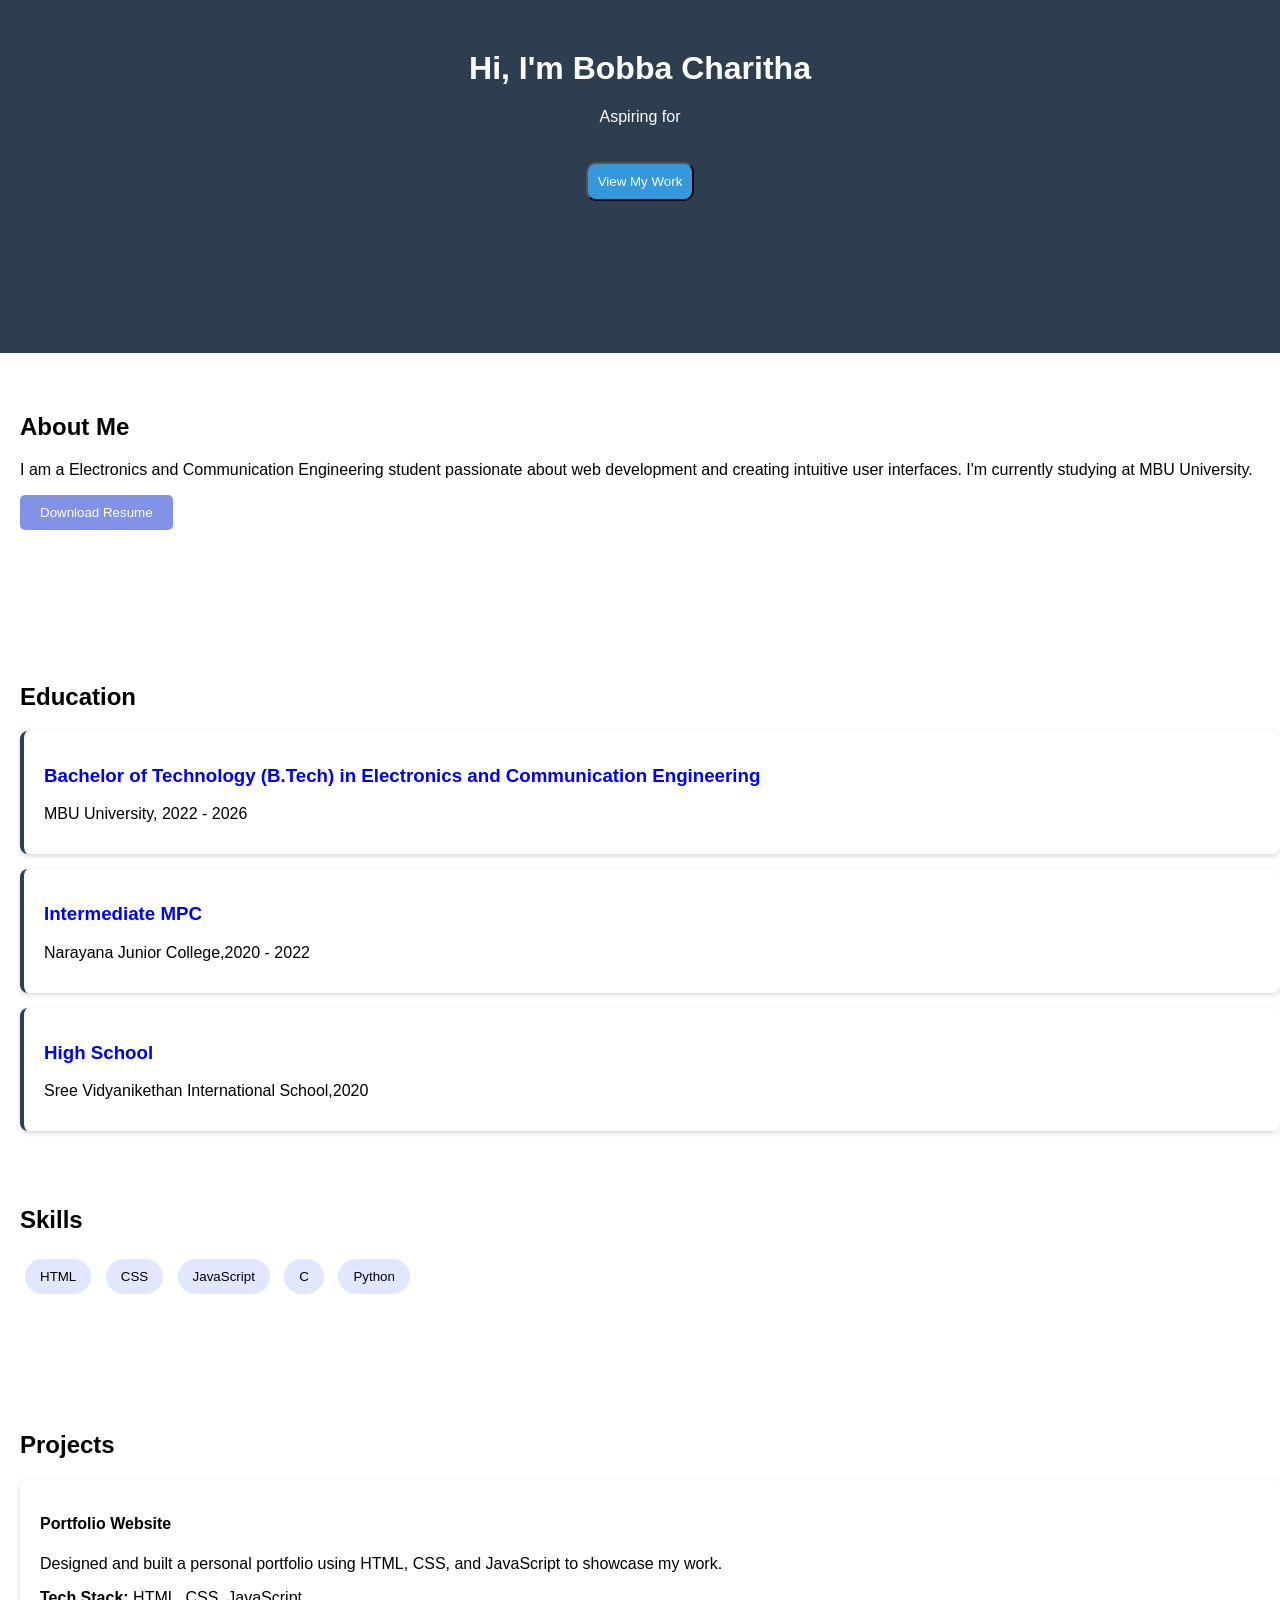
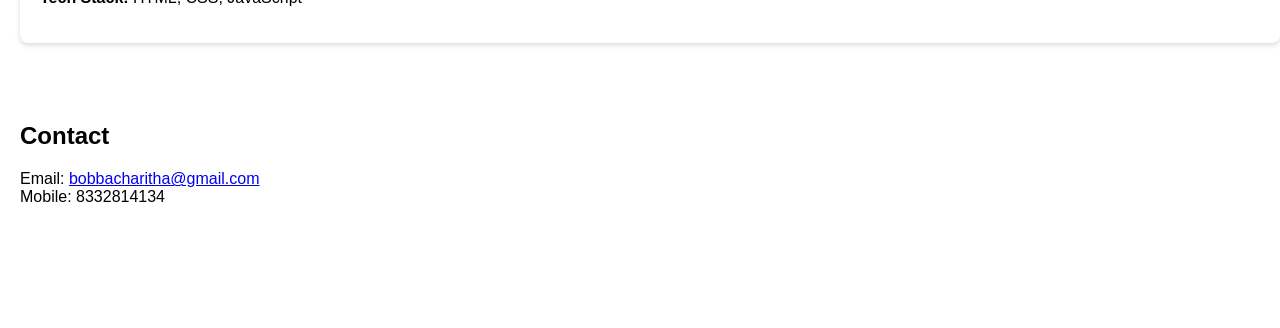
==== index.html @ c3c9f104 "renamed file name to fix hosting issue" ====
<!DOCTYPE html>
<html>
    <head>
        <title>portfolio-charitha</title>
        <link rel="stylesheet" href="style2.css">
    </head>
    <body>
        <header>
            <h1>
                Hi, I'm Bobba Charitha
            </h1>
                Aspiring for
            </p>
            <a href="#contact">
            <button class="button">
                View My Work
            </button>
            </a>
        </header>
        <main>
            <section id="about">
                <div class="one">
                <h2>About Me</h2>
                <p>
                    I am a Electronics and Communication Engineering student passionate about web development and creating intuitive user interfaces. I'm currently studying at MBU University.
                </p>
                <a href="https://portfolio-charitha.vercel.app/Charitha_resume.pdf">
                <button class="buttons">
                    Download Resume
                </button>
                </a>
                </div>
            </section>
            <section id="education">
                <divclass="two>
                <h2>Education</h2>
                <div class="One">
                    <h3>
                        Bachelor of Technology (B.Tech) in Electronics and Communication Engineering
                    </h3>
                    <p>
                        MBU University, 2022 - 2026
                    </p>
                </div> 
                <div class="Two">
                    <h3>
                        Intermediate MPC
                    </h3>
                     <p>
                        Narayana Junior College,2020 - 2022
                    </p>   
                </div>                  
                    <div class="Three">
                        <h3>
                             High School 
                        </h3>
                        <p>
                            Sree Vidyanikethan International School,2020
                        </p>
                    </div>
                </div>
                </section>
                    
            <section id="skills">
                <div class="three">
                <h2>Skills</h2>
                <button class="buttonss">
                    HTML
                </button>
                 <button class="buttonss">
                    CSS
                </button>
                 <button class="buttonss">
                    JavaScript
                </button>
                <button class="buttonss">
                    C
                </button>
                <button class="buttonss">
                    Python
                </button>
                </div>
            </section>
            <section id="projects">
                <h2>Projects</h2>
                <div class="four">
                <h4>Portfolio Website</h4>
                <p>
                    Designed and built a personal portfolio using HTML, CSS, and JavaScript to showcase my work.
                </p>
                <p>
                    <b>Tech Stack:</b> HTML, CSS, JavaScript
                </p>
                </div>
            </section>
            <section id="contact">
                <div class="five">
                <h2>Contact</h2>
                <label for="email">Email:</label>
                <a href="mail to:bobbacharitha@gmail.com">
                     bobbacharitha@gmail.com
                </a>
                <br>
                <label for="mobile">Mobile:</label>
                <span>8332814134</span>
                </div>
            </section>
        </main>
    </body>
</html>
---- style2.css ----
body{
    font-family: Arial, sans-serif;
    margin:0;
    
}
header{
    background-color: #2c3e50;
    color:white;
    height:37vh; 
    text-align: center;
    padding-top: 20px;
    margin:0;
    margin-bottom: 20px;
}
header h1{
    padding-top:30px;
    margin-top: 0;
}


.button{
    background-color:#3498db;
    color:white;
    border-radius:10px;
    padding:10px 10px;
    margin-top:20px;
    text-decoration: none;
}
.button:hover{
    background-color: #15416d;
}
.buttons{
    background-color:rgba(22, 53, 210, 0.533);
    color:white;
    border:none;
    padding:10px 20px ;
    border-radius:5px;
}
.buttons:hover{
    background-color: #14405e;
}

.buttonss{
    background-color: #e0e7ff;
    color:black;
    margin:5px;
    border-radius: 20px;
    padding:10px 15px;
    border:none

}
html{
    scroll-behavior: smooth;

}
main{
    padding-left: 20px;
}
.one{
    margin-bottom: 20px;
    margin-top: 20px;
    padding-top: 20px;
    height:30vh;
}
.two{
    height:50vh;
    padding-left: 20px;
}
.three{
    height:25vh;
    padding-top: 40px;
}

.four {
    background: white;
    border-radius: 8px;
    padding-bottom: 20px;
    margin-bottom:30px;
    padding-top: 15px;
    padding-left: 20px;
    box-shadow: 0 2px 5px rgba(183, 184, 186, 0.533);
}
.five{
    height:25vh;
    padding-top: 30px;
}
h3{
    color: blue;
}
.One{
    box-shadow: 0 2px 5px rgba(183, 184, 186, 0.533);
    padding-left: 20px;
    padding-top: 15px;
    padding-bottom: 15px;
    margin-left:black;
    border-left: 4px solid #2c3e50;
    border-radius: 8px;
    margin-bottom: 15px;
}
.Two{
    box-shadow: 0 2px 5px rgba(183, 184, 186, 0.533);
    padding-left: 20px;
    padding-top: 15px;
    padding-bottom: 15px;
    border-left: 4px solid #2c3e50;
    border-radius: 8px;
    margin-bottom: 15px;
}
.Three{
    box-shadow: 0 2px 5px rgba(183, 184, 186, 0.533);
    padding-left: 20px;
    padding-top: 15px;
    padding-bottom: 15px;
    border-left: 4px solid #2c3e50;
    border-radius: 8px;
    margin-bottom: 15px;
}
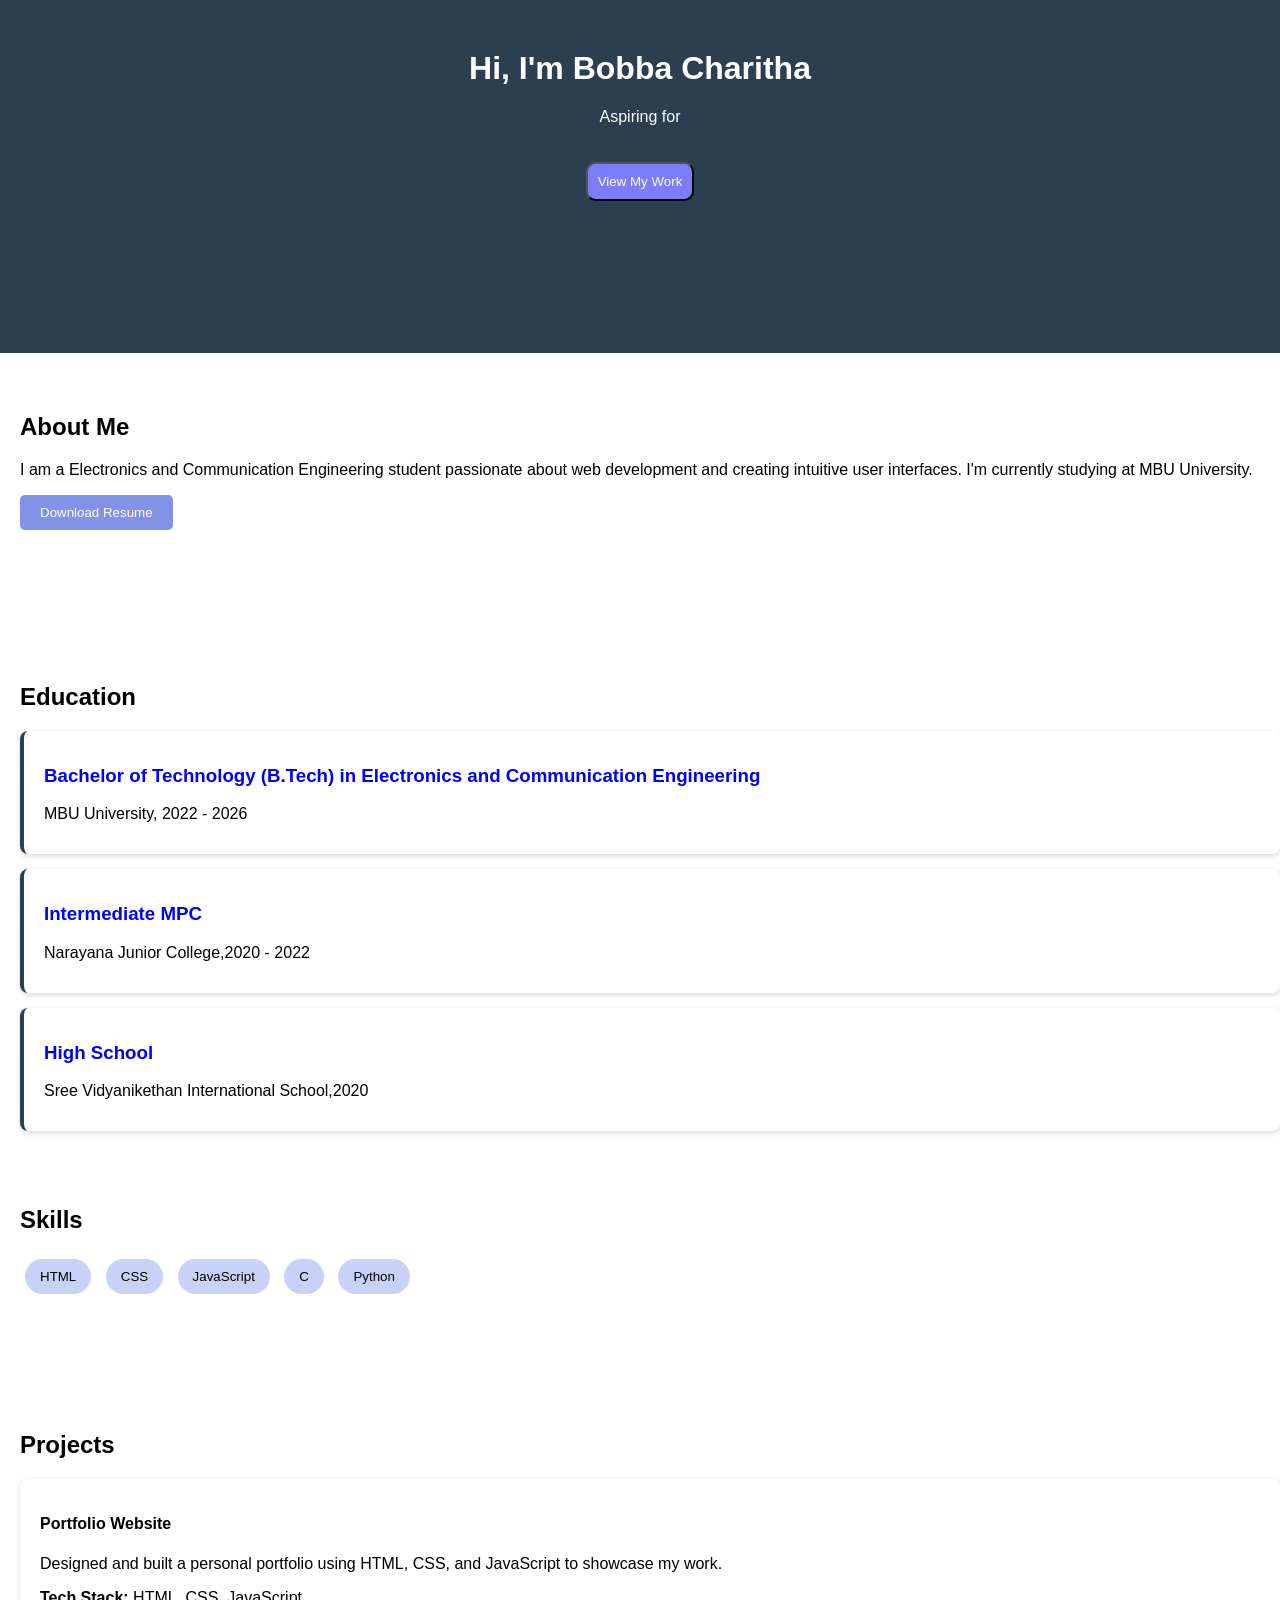
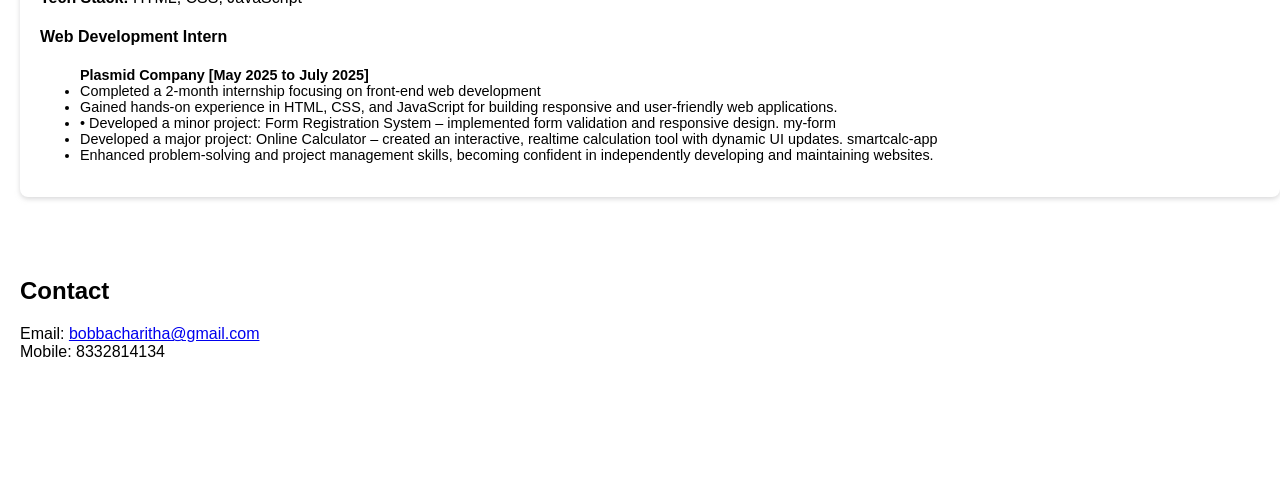
==== commit bbe0e10e: "added some changes" ====
--- a/index.html
+++ b/index.html
@@ -2,7 +2,7 @@
 <html>
     <head>
         <title>portfolio-charitha</title>
-        <link rel="stylesheet" href="style2.css">
+        <link rel="stylesheet" href="style.css">
     </head>
     <body>
         <header>
@@ -91,6 +91,18 @@
                 <p>
                     <b>Tech Stack:</b> HTML, CSS, JavaScript
                 </p>
+                <h4><b>Web Development Intern</b></h4>
+                <ul><b>Plasmid Company [May 2025 to July 2025]</b>
+                    <li>Completed a 2-month internship focusing on front-end web development</li>
+                    <li>Gained hands-on experience in HTML, CSS, and JavaScript for building
+                        responsive and user-friendly web applications.</li>
+                    <li>• Developed a minor project: Form Registration System – implemented form
+                        validation and responsive design. my-form</li>
+                    <li>Developed a major project: Online Calculator – created an interactive, realtime calculation tool with dynamic UI updates. smartcalc-app</li>
+                    <li>Enhanced problem-solving and project management skills, becoming confident
+                        in independently developing and maintaining websites.</li>
+                </ul>
+</ul>
                 </div>
             </section>
             <section id="contact">
--- a/style.css
+++ b/style.css
@@ -0,0 +1,122 @@
+body{
+    font-family: Arial, sans-serif;
+    margin:0;
+    
+}
+header{
+    background-color: #2c3e50;
+    color:white;
+    height:37vh; 
+    text-align: center;
+    padding-top: 20px;
+    margin:0;
+    margin-bottom: 20px;
+}
+header h1{
+    padding-top:30px;
+    margin-top: 0;
+}
+
+
+.button{
+    background-color:#7d7dfb;
+    color:white;
+    border-radius:10px;
+    padding:10px 10px;
+    margin-top:20px;
+    text-decoration: none;
+}
+.button:hover{
+    background-color: #15416d;
+}
+.buttons{
+    background-color:rgba(22, 53, 210, 0.533);
+    color:white;
+    border:none;
+    padding:10px 20px ;
+    border-radius:5px;
+}
+.buttons:hover{
+    background-color: #14405e;
+}
+
+.buttonss{
+    background-color: #c8d2f8;
+    color:black;
+    margin:5px;
+    border-radius: 20px;
+    padding:10px 15px;
+    border:none
+
+}
+html{
+    scroll-behavior: smooth;
+
+}
+main{
+    padding-left: 20px;
+}
+.one{
+    margin-bottom: 20px;
+    margin-top: 20px;
+    padding-top: 20px;
+    height:30vh;
+}
+.two{
+    height:50vh;
+    padding-left: 20px;
+}
+.three{
+    height:25vh;
+    padding-top: 40px;
+}
+
+.four {
+    background: white;
+    border-radius: 8px;
+    padding-bottom: 20px;
+    margin-bottom:30px;
+    padding-top: 15px;
+    padding-left: 20px;
+    box-shadow: 0 2px 5px rgba(183, 184, 186, 0.533);
+}
+.five{
+    height:25vh;
+    padding-top: 30px;
+}
+h3{
+    color: blue;
+}
+.One{
+    box-shadow: 0 2px 5px rgba(183, 184, 186, 0.533);
+    padding-left: 20px;
+    padding-top: 15px;
+    padding-bottom: 15px;
+    margin-left:black;
+    border-left: 4px solid #2c3e50;
+    border-radius: 8px;
+    margin-bottom: 15px;
+}
+.Two{
+    box-shadow: 0 2px 5px rgba(183, 184, 186, 0.533);
+    padding-left: 20px;
+    padding-top: 15px;
+    padding-bottom: 15px;
+    border-left: 4px solid #2c3e50;
+    border-radius: 8px;
+    margin-bottom: 15px;
+}
+.Three{
+    box-shadow: 0 2px 5px rgba(183, 184, 186, 0.533);
+    padding-left: 20px;
+    padding-top: 15px;
+    padding-bottom: 15px;
+    border-left: 4px solid #2c3e50;
+    border-radius: 8px;
+    margin-bottom: 15px;
+}
+ul{
+    font-size: 0.9em;
+}
+
+
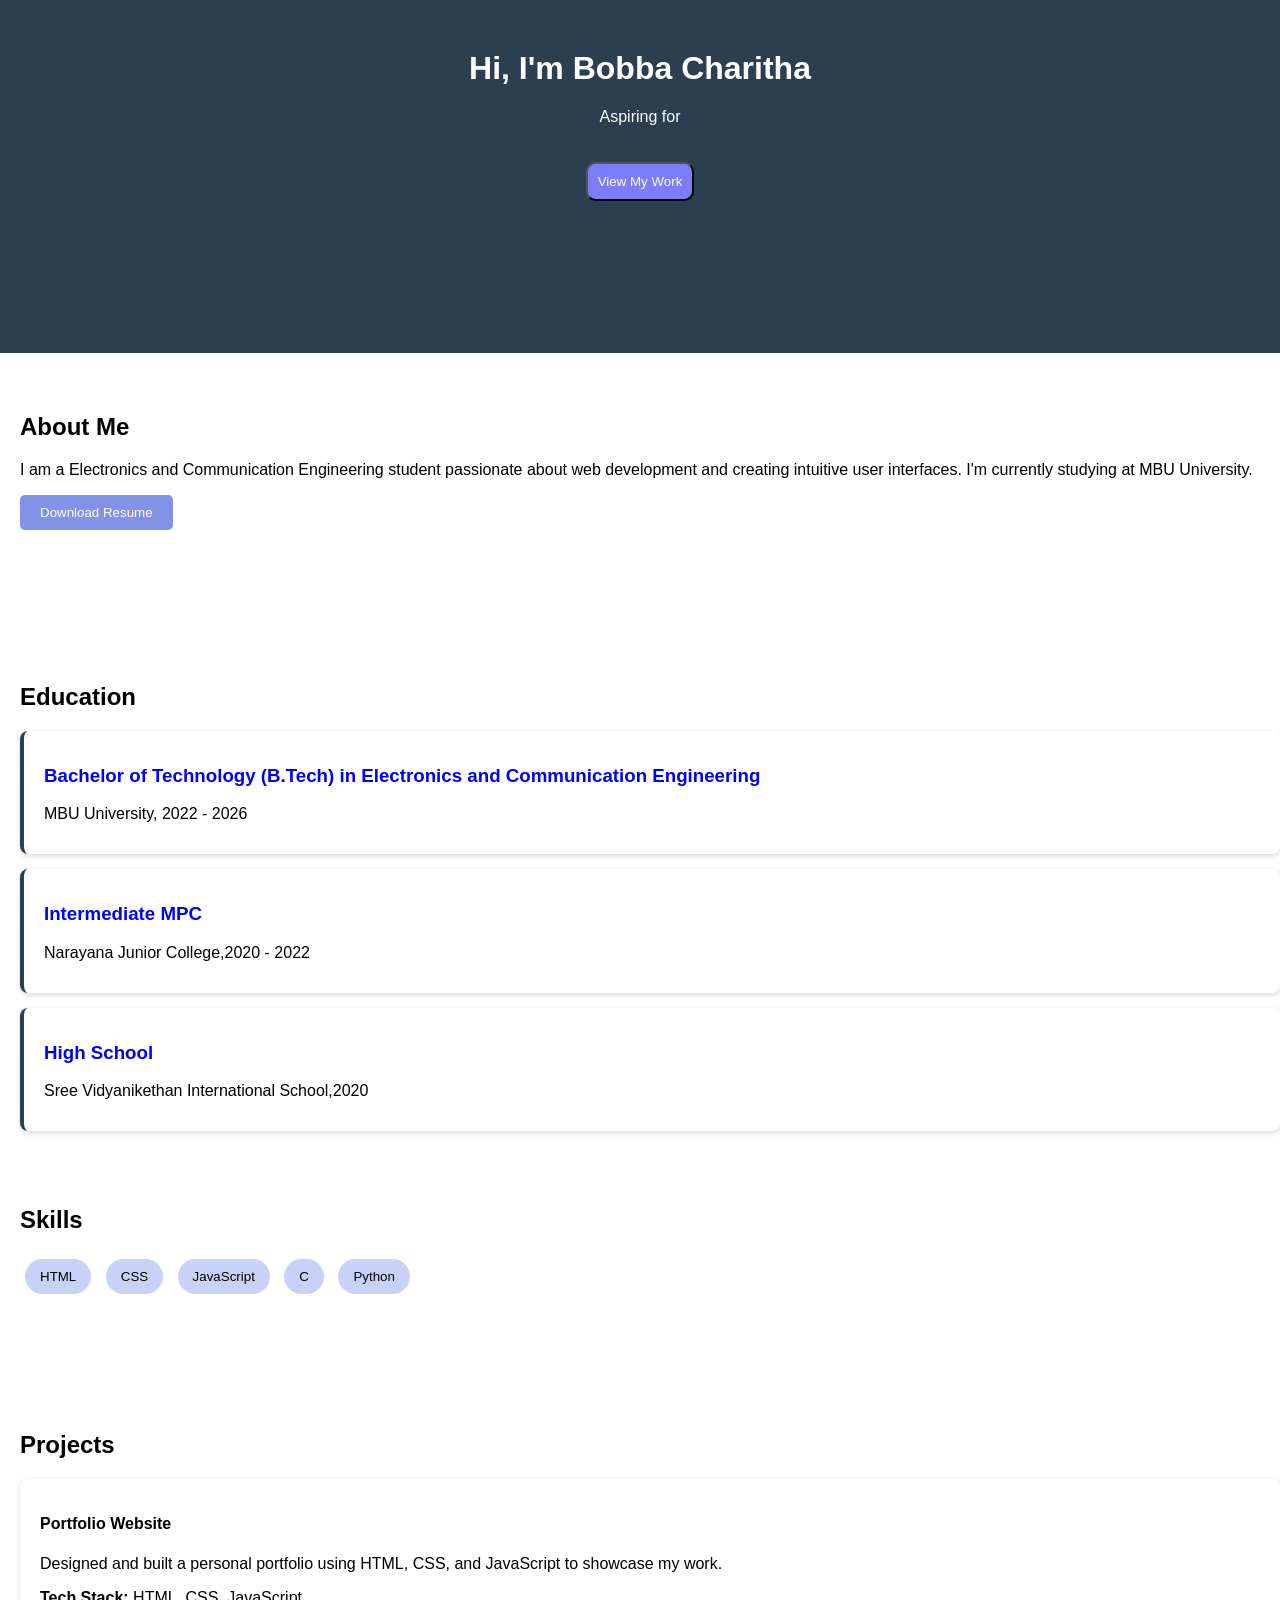
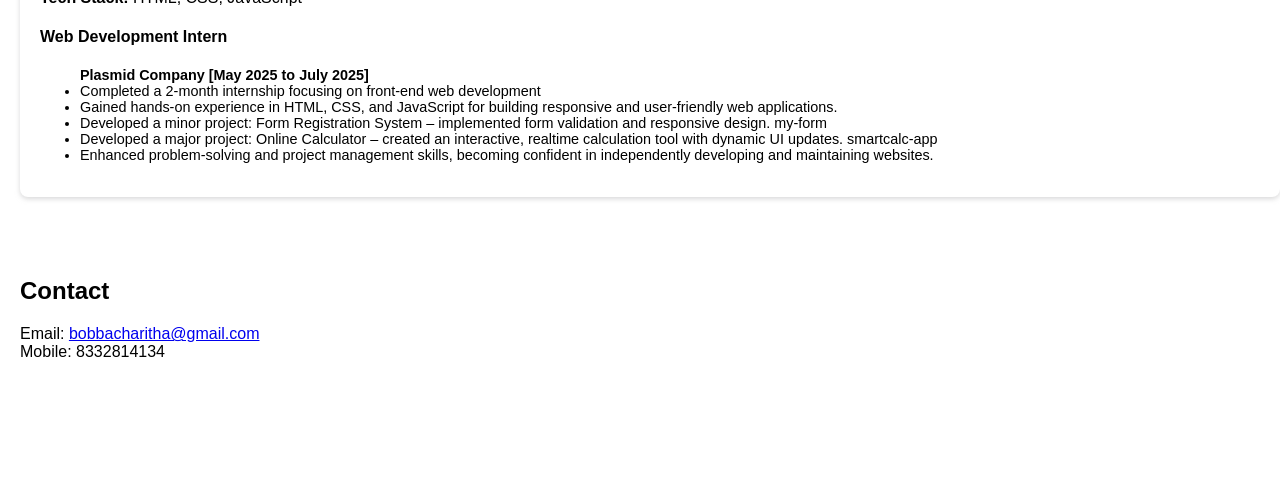
==== commit d830e3a5: "Add files via upload" ====
--- a/index.html
+++ b/index.html
@@ -1,122 +1,123 @@
-<!DOCTYPE html>
-<html>
-    <head>
-        <title>portfolio-charitha</title>
-        <link rel="stylesheet" href="style.css">
-    </head>
-    <body>
-        <header>
-            <h1>
-                Hi, I'm Bobba Charitha
-            </h1>
-                Aspiring for
-            </p>
-            <a href="#contact">
-            <button class="button">
-                View My Work
-            </button>
-            </a>
-        </header>
-        <main>
-            <section id="about">
-                <div class="one">
-                <h2>About Me</h2>
-                <p>
-                    I am a Electronics and Communication Engineering student passionate about web development and creating intuitive user interfaces. I'm currently studying at MBU University.
-                </p>
-                <a href="https://portfolio-charitha.vercel.app/Charitha_resume.pdf">
-                <button class="buttons">
-                    Download Resume
-                </button>
-                </a>
-                </div>
-            </section>
-            <section id="education">
-                <divclass="two>
-                <h2>Education</h2>
-                <div class="One">
-                    <h3>
-                        Bachelor of Technology (B.Tech) in Electronics and Communication Engineering
-                    </h3>
-                    <p>
-                        MBU University, 2022 - 2026
-                    </p>
-                </div> 
-                <div class="Two">
-                    <h3>
-                        Intermediate MPC
-                    </h3>
-                     <p>
-                        Narayana Junior College,2020 - 2022
-                    </p>   
-                </div>                  
-                    <div class="Three">
-                        <h3>
-                             High School 
-                        </h3>
-                        <p>
-                            Sree Vidyanikethan International School,2020
-                        </p>
-                    </div>
-                </div>
-                </section>
-                    
-            <section id="skills">
-                <div class="three">
-                <h2>Skills</h2>
-                <button class="buttonss">
-                    HTML
-                </button>
-                 <button class="buttonss">
-                    CSS
-                </button>
-                 <button class="buttonss">
-                    JavaScript
-                </button>
-                <button class="buttonss">
-                    C
-                </button>
-                <button class="buttonss">
-                    Python
-                </button>
-                </div>
-            </section>
-            <section id="projects">
-                <h2>Projects</h2>
-                <div class="four">
-                <h4>Portfolio Website</h4>
-                <p>
-                    Designed and built a personal portfolio using HTML, CSS, and JavaScript to showcase my work.
-                </p>
-                <p>
-                    <b>Tech Stack:</b> HTML, CSS, JavaScript
-                </p>
-                <h4><b>Web Development Intern</b></h4>
-                <ul><b>Plasmid Company [May 2025 to July 2025]</b>
-                    <li>Completed a 2-month internship focusing on front-end web development</li>
-                    <li>Gained hands-on experience in HTML, CSS, and JavaScript for building
-                        responsive and user-friendly web applications.</li>
-                    <li>• Developed a minor project: Form Registration System – implemented form
-                        validation and responsive design. my-form</li>
-                    <li>Developed a major project: Online Calculator – created an interactive, realtime calculation tool with dynamic UI updates. smartcalc-app</li>
-                    <li>Enhanced problem-solving and project management skills, becoming confident
-                        in independently developing and maintaining websites.</li>
-                </ul>
-</ul>
-                </div>
-            </section>
-            <section id="contact">
-                <div class="five">
-                <h2>Contact</h2>
-                <label for="email">Email:</label>
-                <a href="mail to:bobbacharitha@gmail.com">
-                     bobbacharitha@gmail.com
-                </a>
-                <br>
-                <label for="mobile">Mobile:</label>
-                <span>8332814134</span>
-                </div>
-            </section>
-        </main>
-    </body>
+<!DOCTYPE html>
+<html>
+    <head>
+        <title>portfolio-charitha</title>
+        <link rel="stylesheet" href="style.css">
+    </head>
+    <body>
+        <header>
+            <h1>
+                Hi, I'm Bobba Charitha
+            </h1>
+                Aspiring for
+            </p>
+            <a href="#contact">
+            <button class="button">
+                View My Work
+            </button>
+            </a>
+        </header>
+        <main>
+            <section id="about">
+                <div class="one">
+                <h2>About Me</h2>
+                <p>
+                    I am a Electronics and Communication Engineering student passionate about web development and creating intuitive user interfaces. I'm currently studying at MBU University.
+                </p>
+                <a href="
+                https://portfolio-charitha.vercel.app/Charitha_resume.pdf">
+                <button class="buttons">
+                    Download Resume
+                </button>
+                </a>
+                </div>
+            </section>
+            <section id="education">
+                <divclass="two>
+                <h2>Education</h2>
+                <div class="One">
+                    <h3>
+                        Bachelor of Technology (B.Tech) in Electronics and Communication Engineering
+                    </h3>
+                    <p>
+                        MBU University, 2022 - 2026
+                    </p>
+                </div> 
+                <div class="Two">
+                    <h3>
+                        Intermediate MPC
+                    </h3>
+                     <p>
+                        Narayana Junior College,2020 - 2022
+                    </p>   
+                </div>                  
+                    <div class="Three">
+                        <h3>
+                             High School 
+                        </h3>
+                        <p>
+                            Sree Vidyanikethan International School,2020
+                        </p>
+                    </div>
+                </div>
+                </section>
+                    
+            <section id="skills">
+                <div class="three">
+                <h2>Skills</h2>
+                <button class="buttonss">
+                    HTML
+                </button>
+                 <button class="buttonss">
+                    CSS
+                </button>
+                 <button class="buttonss">
+                    JavaScript
+                </button>
+                <button class="buttonss">
+                    C
+                </button>
+                <button class="buttonss">
+                    Python
+                </button>
+                </div>
+            </section>
+            <section id="projects">
+                <h2>Projects</h2>
+                <div class="four">
+                <h4>Portfolio Website</h4>
+                <p>
+                    Designed and built a personal portfolio using HTML, CSS, and JavaScript to showcase my work.
+                </p>
+                <p>
+                    <b>Tech Stack:</b> HTML, CSS, JavaScript
+                </p>
+                <h4><b>Web Development Intern</b></h4>
+                <ul><b>Plasmid Company [May 2025 to July 2025]</b>
+                    <li>Completed a 2-month internship focusing on front-end web development</li>
+                    <li>Gained hands-on experience in HTML, CSS, and JavaScript for building
+                        responsive and user-friendly web applications.</li>
+                    <li> Developed a minor project: Form Registration System – implemented form
+                        validation and responsive design. my-form</li>
+                    <li>Developed a major project: Online Calculator – created an interactive, realtime calculation tool with dynamic UI updates. smartcalc-app</li>
+                    <li>Enhanced problem-solving and project management skills, becoming confident
+                        in independently developing and maintaining websites.</li>
+                </ul>
+</ul>
+                </div>
+            </section>
+            <section id="contact">
+                <div class="five">
+                <h2>Contact</h2>
+                <label for="email">Email:</label>
+                <a href="mail to:bobbacharitha@gmail.com">
+                     bobbacharitha@gmail.com
+                </a>
+                <br>
+                <label for="mobile">Mobile:</label>
+                <span>8332814134</span>
+                </div>
+            </section>
+        </main>
+    </body>
 </html>
--- a/style.css
+++ b/style.css
@@ -1,122 +1,122 @@
-body{
-    font-family: Arial, sans-serif;
-    margin:0;
-    
-}
-header{
-    background-color: #2c3e50;
-    color:white;
-    height:37vh; 
-    text-align: center;
-    padding-top: 20px;
-    margin:0;
-    margin-bottom: 20px;
-}
-header h1{
-    padding-top:30px;
-    margin-top: 0;
-}
-
-
-.button{
-    background-color:#7d7dfb;
-    color:white;
-    border-radius:10px;
-    padding:10px 10px;
-    margin-top:20px;
-    text-decoration: none;
-}
-.button:hover{
-    background-color: #15416d;
-}
-.buttons{
-    background-color:rgba(22, 53, 210, 0.533);
-    color:white;
-    border:none;
-    padding:10px 20px ;
-    border-radius:5px;
-}
-.buttons:hover{
-    background-color: #14405e;
-}
-
-.buttonss{
-    background-color: #c8d2f8;
-    color:black;
-    margin:5px;
-    border-radius: 20px;
-    padding:10px 15px;
-    border:none
-
-}
-html{
-    scroll-behavior: smooth;
-
-}
-main{
-    padding-left: 20px;
-}
-.one{
-    margin-bottom: 20px;
-    margin-top: 20px;
-    padding-top: 20px;
-    height:30vh;
-}
-.two{
-    height:50vh;
-    padding-left: 20px;
-}
-.three{
-    height:25vh;
-    padding-top: 40px;
-}
-
-.four {
-    background: white;
-    border-radius: 8px;
-    padding-bottom: 20px;
-    margin-bottom:30px;
-    padding-top: 15px;
-    padding-left: 20px;
-    box-shadow: 0 2px 5px rgba(183, 184, 186, 0.533);
-}
-.five{
-    height:25vh;
-    padding-top: 30px;
-}
-h3{
-    color: blue;
-}
-.One{
-    box-shadow: 0 2px 5px rgba(183, 184, 186, 0.533);
-    padding-left: 20px;
-    padding-top: 15px;
-    padding-bottom: 15px;
-    margin-left:black;
-    border-left: 4px solid #2c3e50;
-    border-radius: 8px;
-    margin-bottom: 15px;
-}
-.Two{
-    box-shadow: 0 2px 5px rgba(183, 184, 186, 0.533);
-    padding-left: 20px;
-    padding-top: 15px;
-    padding-bottom: 15px;
-    border-left: 4px solid #2c3e50;
-    border-radius: 8px;
-    margin-bottom: 15px;
-}
-.Three{
-    box-shadow: 0 2px 5px rgba(183, 184, 186, 0.533);
-    padding-left: 20px;
-    padding-top: 15px;
-    padding-bottom: 15px;
-    border-left: 4px solid #2c3e50;
-    border-radius: 8px;
-    margin-bottom: 15px;
-}
-ul{
-    font-size: 0.9em;
-}
-
-
+body{
+    font-family: Arial, sans-serif;
+    margin:0;
+    
+}
+header{
+    background-color: #2c3e50;
+    color:white;
+    height:37vh; 
+    text-align: center;
+    padding-top: 20px;
+    margin:0;
+    margin-bottom: 20px;
+}
+header h1{
+    padding-top:30px;
+    margin-top: 0;
+}
+
+
+.button{
+    background-color:#7d7dfb;
+    color:white;
+    border-radius:10px;
+    padding:10px 10px;
+    margin-top:20px;
+    text-decoration: none;
+}
+.button:hover{
+    background-color: #15416d;
+}
+.buttons{
+    background-color:rgba(22, 53, 210, 0.533);
+    color:white;
+    border:none;
+    padding:10px 20px ;
+    border-radius:5px;
+}
+.buttons:hover{
+    background-color: #14405e;
+}
+
+.buttonss{
+    background-color: #c8d2f8;
+    color:black;
+    margin:5px;
+    border-radius: 20px;
+    padding:10px 15px;
+    border:none
+
+}
+html{
+    scroll-behavior: smooth;
+
+}
+main{
+    padding-left: 20px;
+}
+.one{
+    margin-bottom: 20px;
+    margin-top: 20px;
+    padding-top: 20px;
+    height:30vh;
+}
+.two{
+    height:50vh;
+    padding-left: 20px;
+}
+.three{
+    height:25vh;
+    padding-top: 40px;
+}
+
+.four {
+    background: white;
+    border-radius: 8px;
+    padding-bottom: 20px;
+    margin-bottom:30px;
+    padding-top: 15px;
+    padding-left: 20px;
+    box-shadow: 0 2px 5px rgba(183, 184, 186, 0.533);
+}
+.five{
+    height:25vh;
+    padding-top: 30px;
+}
+h3{
+    color: blue;
+}
+.One{
+    box-shadow: 0 2px 5px rgba(183, 184, 186, 0.533);
+    padding-left: 20px;
+    padding-top: 15px;
+    padding-bottom: 15px;
+    margin-left:black;
+    border-left: 4px solid #2c3e50;
+    border-radius: 8px;
+    margin-bottom: 15px;
+}
+.Two{
+    box-shadow: 0 2px 5px rgba(183, 184, 186, 0.533);
+    padding-left: 20px;
+    padding-top: 15px;
+    padding-bottom: 15px;
+    border-left: 4px solid #2c3e50;
+    border-radius: 8px;
+    margin-bottom: 15px;
+}
+.Three{
+    box-shadow: 0 2px 5px rgba(183, 184, 186, 0.533);
+    padding-left: 20px;
+    padding-top: 15px;
+    padding-bottom: 15px;
+    border-left: 4px solid #2c3e50;
+    border-radius: 8px;
+    margin-bottom: 15px;
+}
+ul{
+    font-size: 0.9em;
+}
+
+
